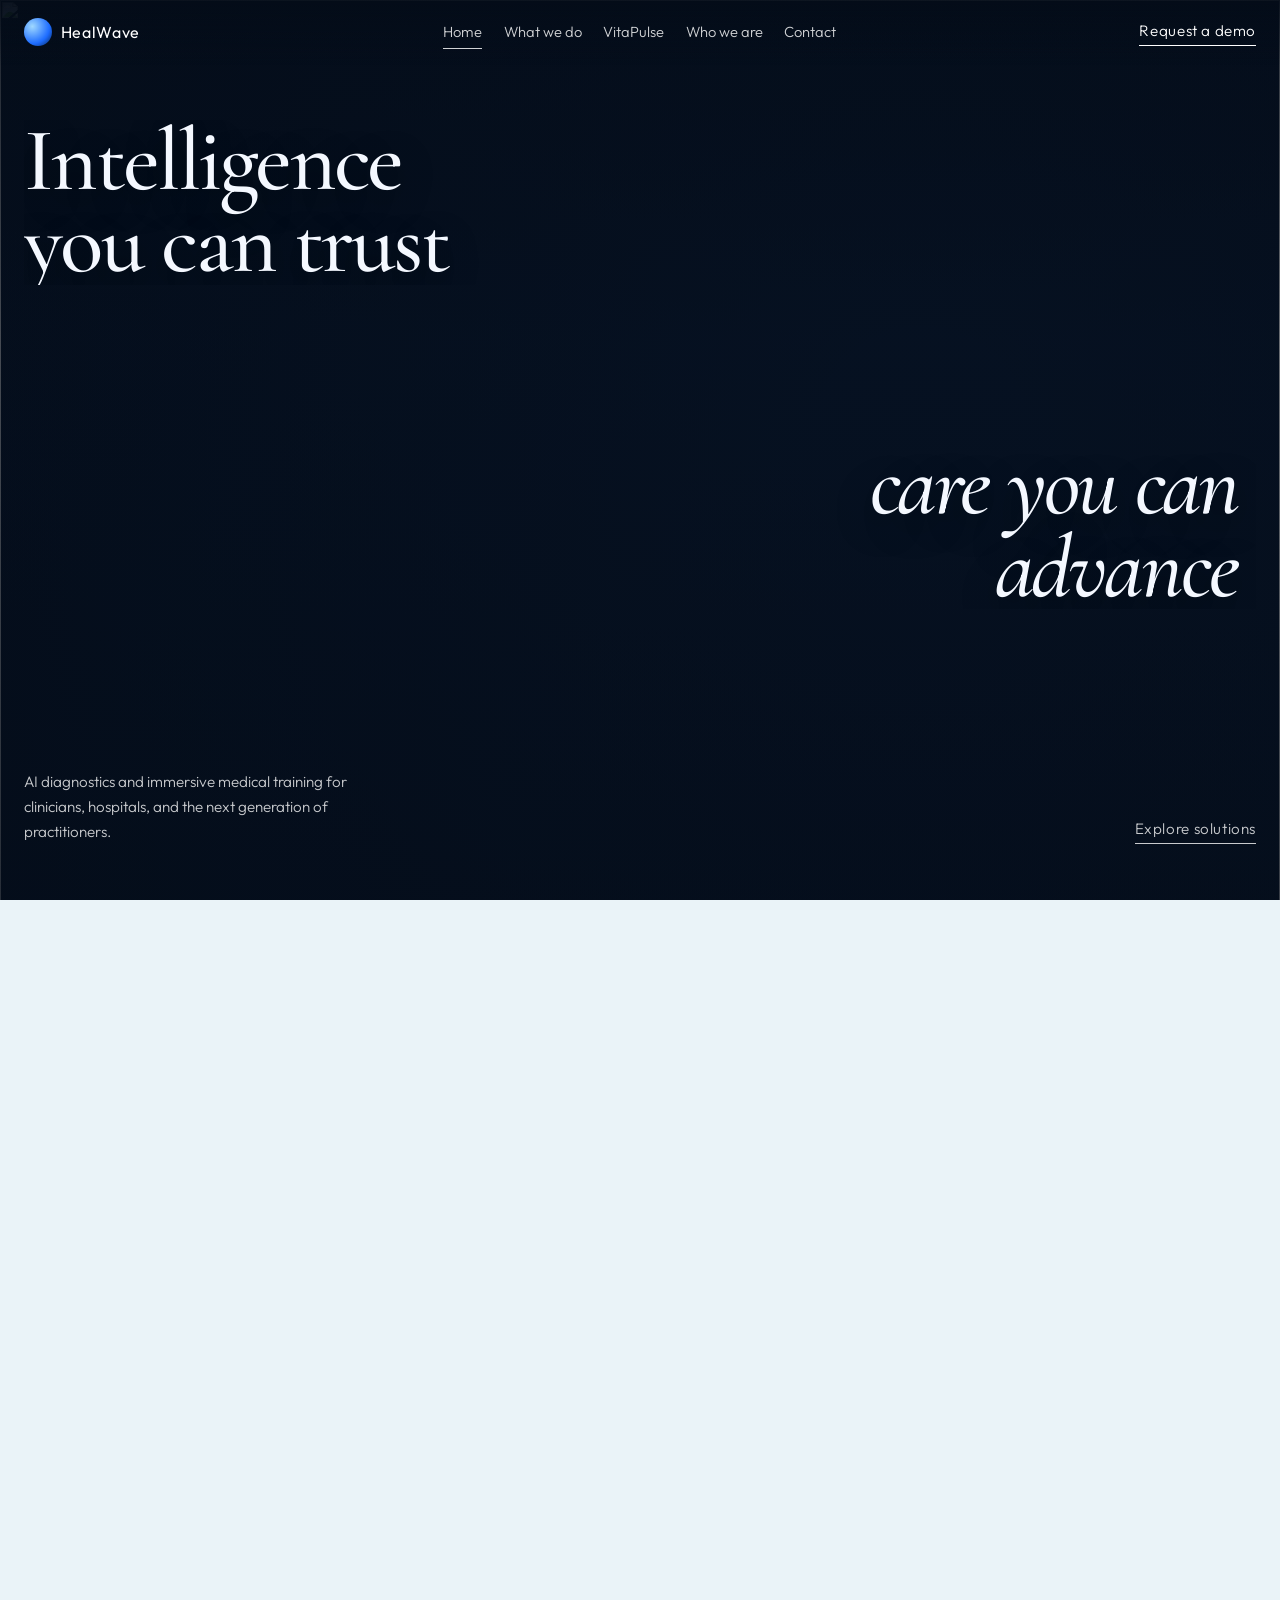
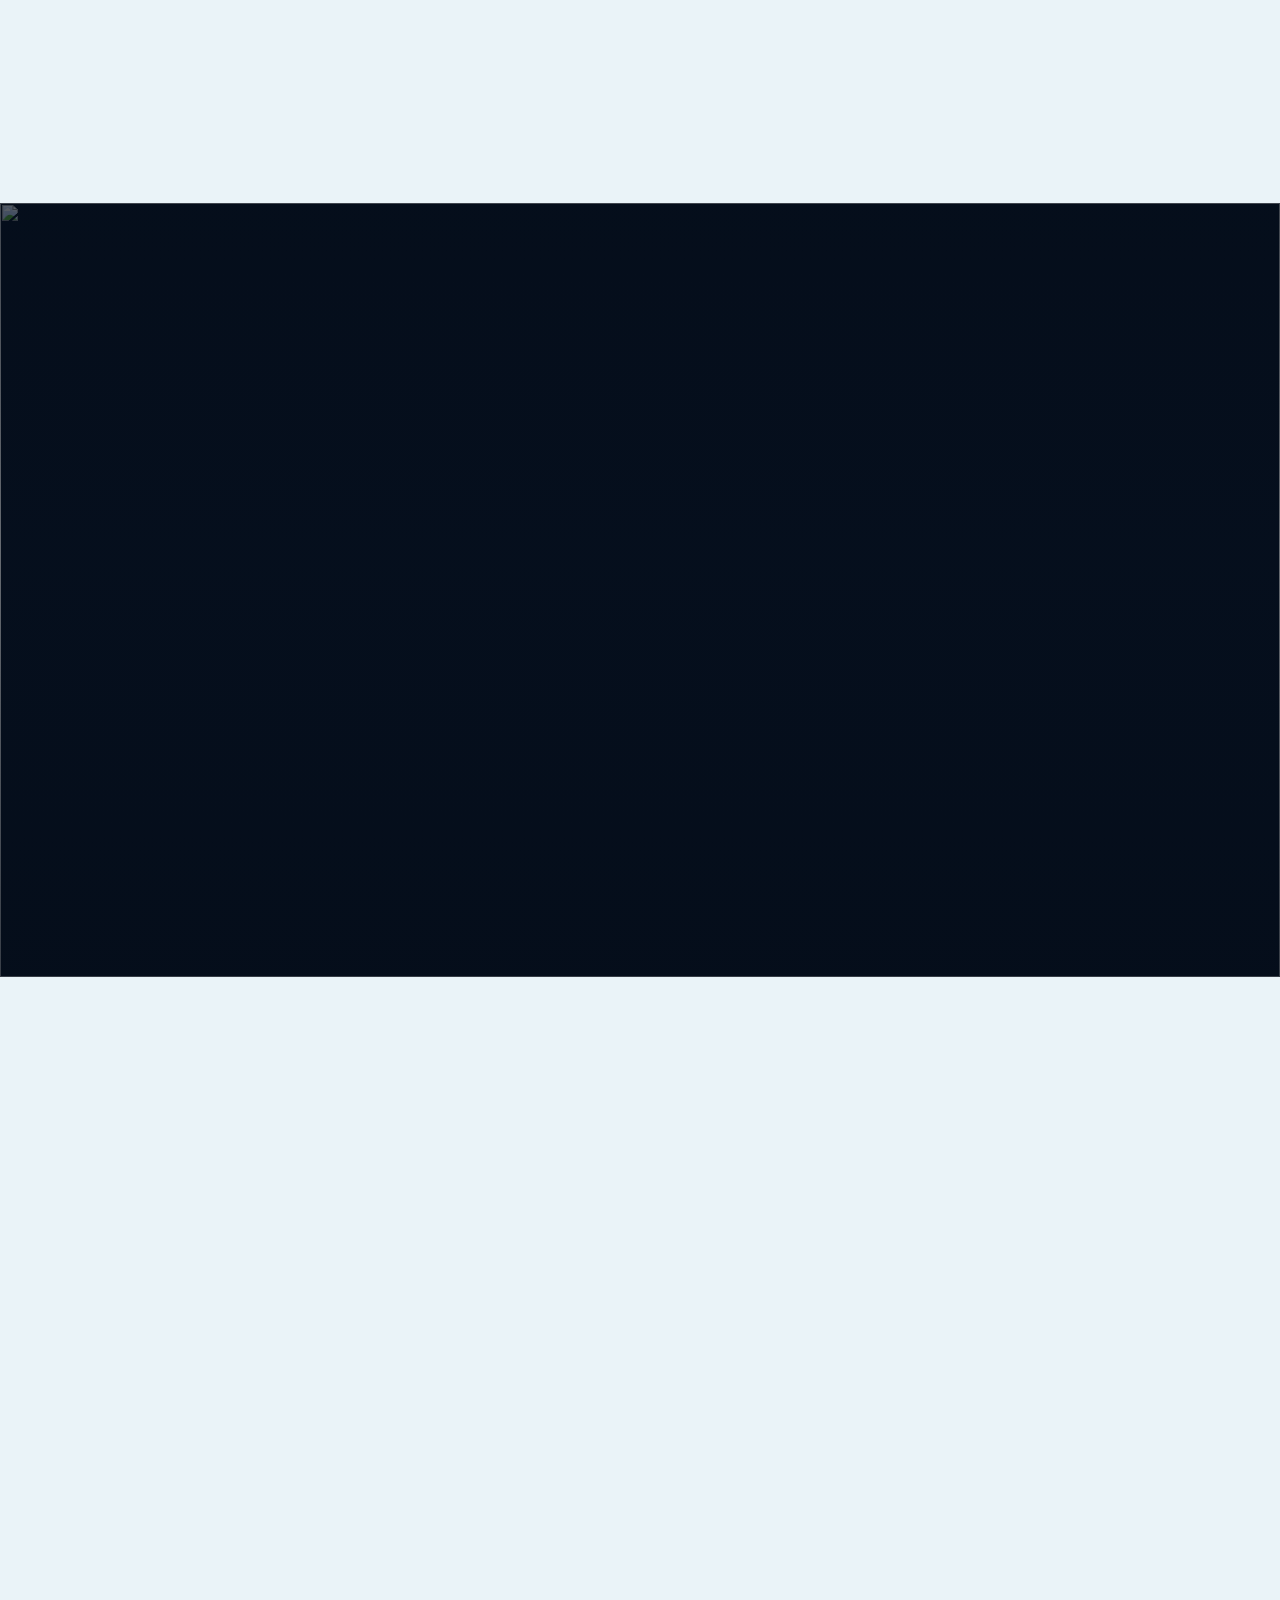
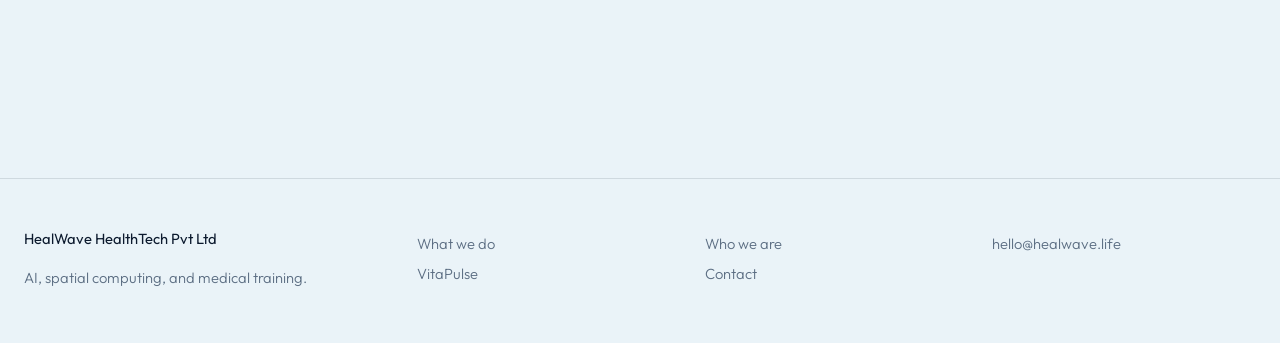
==== index.html @ fbc388e6 "UI draft" ====
<!DOCTYPE html>
<html lang="en">
<head>
  <meta charset="UTF-8" />
  <meta name="viewport" content="width=device-width, initial-scale=1.0" />
  <title>HealWave | Intelligence you can trust</title>
  <meta name="description" content="HealWave builds AI diagnostics and immersive medical training for modern healthcare." />
  <link rel="stylesheet" href="styles.css" />
</head>
<body>
  <header class="site-header">
    <div class="wrap nav">
      <a class="brand" href="index.html"><span class="brand-mark"></span>HealWave</a>
      <button class="menu-toggle" type="button">Menu</button>
      <nav class="nav-links">
        <a href="index.html" class="active">Home</a>
        <a href="solutions.html">What we do</a>
        <a href="vitapulse.html">VitaPulse</a>
        <a href="company.html">Who we are</a>
        <a href="contact.html">Contact</a>
      </nav>
      <a class="link" href="contact.html">Request a demo</a>
    </div>
  </header>

  <main>
    <section class="hero">
      <img class="hero-photo" alt="" src="https://images.unsplash.com/photo-1551076805-e1869033e561?auto=format&fit=crop&w=2400&q=80" />
      <div class="hero-shade"></div>
      <canvas id="scene"></canvas>
      <div class="wrap hero-copy">
        <h1 class="line">Intelligence you can trust</h1>
        <h2 class="line right">care you can advance</h2>
        <div class="hero-foot">
          <p>AI diagnostics and immersive medical training for clinicians, hospitals, and the next generation of practitioners.</p>
          <a class="link" href="solutions.html">Explore solutions</a>
        </div>
      </div>
    </section>

    <section class="stage">
      <div class="wrap editorial">
        <div>
          <p class="kicker reveal">Mission</p>
          <h2 class="reveal">Technology in service of better outcomes.</h2>
        </div>
        <p class="lede reveal">HealWave HealthTech designs systems that help teams decide with more clarity, train with more realism, and work with more precision — without turning healthcare into another generic software product.</p>
      </div>
    </section>

    <section class="stage" style="padding-top:0">
      <div class="wrap">
        <p class="kicker reveal">Solutions</p>
        <ul class="list">
          <li class="reveal">
            <span class="num">01</span>
            <div>
              <h3>AI Diagnostics</h3>
              <p>Machine learning that supports interpretation, triage, and confident clinical judgment.</p>
            </div>
            <a class="link" href="solutions.html#ai">Learn more</a>
          </li>
          <li class="reveal">
            <span class="num">02</span>
            <div>
              <h3>VR / AR Medical Training</h3>
              <p>Immersive rehearsal for emergency, surgical, and team-based care.</p>
            </div>
            <a class="link" href="solutions.html#immersive">Learn more</a>
          </li>
          <li class="reveal">
            <span class="num">03</span>
            <div>
              <h3>VitaPulse</h3>
              <p>Our flagship virtual training environment for measurable clinical readiness.</p>
            </div>
            <a class="link" href="vitapulse.html">Learn more</a>
          </li>
        </ul>
      </div>
    </section>

    <section class="vita">
      <img alt="" src="https://images.unsplash.com/photo-1576091160399-112ba8d25d1d?auto=format&fit=crop&w=2200&q=80" />
      <div class="inner">
        <p class="kicker reveal">Flagship</p>
        <h2 class="reveal">VitaPulse, built for the way medicine is actually practiced.</h2>
        <p class="reveal">High-fidelity scenarios, guided evaluation, and institutional-scale training — in one environment.</p>
        <a class="link reveal" href="vitapulse.html">Enter VitaPulse</a>
      </div>
    </section>

    <section class="impact wrap">
      <p class="kicker reveal">Impact</p>
      <h2 class="reveal">What changes when training and intelligence meet.</h2>
      <div class="impact-row">
        <article class="reveal"><strong>Clarity</strong><p>Faster, more informed decisions at the point of care.</p></article>
        <article class="reveal"><strong>Readiness</strong><p>Training that feels like the room, not a slideshow.</p></article>
        <article class="reveal"><strong>Precision</strong><p>Repeatable simulation for surgery and emergency response.</p></article>
        <article class="reveal"><strong>Flow</strong><p>Technology that supports people, not the other way around.</p></article>
      </div>
    </section>

    <section class="stage">
      <div class="wrap editorial">
        <h2 class="reveal">Let’s design the next chapter of care together.</h2>
        <div>
          <p class="lede reveal">Request a walkthrough, discuss a partnership, or explore a clinical collaboration.</p>
          <p class="reveal" style="margin-top:1.4rem"><a class="link" href="contact.html">Begin a conversation</a></p>
        </div>
      </div>
    </section>
  </main>

  <footer class="site-footer">
    <div class="wrap foot">
      <div><strong>HealWave HealthTech Pvt Ltd</strong><p>AI, spatial computing, and medical training.</p></div>
      <div><a href="solutions.html">What we do</a><a href="vitapulse.html">VitaPulse</a></div>
      <div><a href="company.html">Who we are</a><a href="contact.html">Contact</a></div>
      <div><a href="mailto:hello@healwave.life">hello@healwave.life</a></div>
    </div>
  </footer>

  <script src="https://cdn.jsdelivr.net/npm/three@0.160.1/build/three.min.js"></script>
  <script src="https://cdn.jsdelivr.net/npm/gsap@3.12.5/dist/gsap.min.js"></script>
  <script src="https://cdn.jsdelivr.net/npm/gsap@3.12.5/dist/ScrollTrigger.min.js"></script>
  <script src="app.js"></script>
</body>
</html>
---- styles.css ----
@import url("https://fonts.googleapis.com/css2?family=Cormorant+Garamond:ital,wght@0,400;0,500;0,600;1,400;1,500&family=Outfit:wght@300;400;500&display=swap");

:root {
  --ink: #0c1a2e;
  --muted: #5b6d82;
  --paper: #eaf3f8;
  --white: #f7fbff;
  --line: rgba(12, 26, 46, 0.12);
  --accent: #1d6cff;
}

* { box-sizing: border-box; }
html, body { margin: 0; }
html { scroll-behavior: smooth; }
body {
  font-family: Outfit, sans-serif;
  font-weight: 300;
  color: var(--ink);
  background: var(--paper);
  line-height: 1.65;
}

img { max-width: 100%; display: block; }
a { color: inherit; text-decoration: none; }
.wrap { width: min(1240px, calc(100% - 3rem)); margin: 0 auto; }

.site-header {
  position: fixed;
  inset: 0 0 auto;
  z-index: 40;
  background: linear-gradient(180deg, rgba(4, 12, 24, 0.78), rgba(4, 12, 24, 0));
}
.site-header.solid {
  mix-blend-mode: normal;
  background: rgba(234, 243, 248, 0.86);
  backdrop-filter: blur(12px);
}
.nav {
  display: grid;
  grid-template-columns: auto 1fr auto;
  align-items: center;
  gap: 1.5rem;
  padding: 1.15rem 0;
}
.brand {
  display: inline-flex;
  align-items: center;
  gap: 0.55rem;
  font-weight: 400;
  letter-spacing: 0.04em;
  color: #fff;
}
.site-header.solid .brand,
.site-header.solid .nav-links a,
.site-header.solid .menu-toggle,
.site-header.solid .link { color: var(--ink); }
body.inner .site-header { mix-blend-mode: normal; }
body.inner .brand,
body.inner .nav-links a,
body.inner .menu-toggle,
body.inner .link { color: var(--ink); }
.brand-mark {
  width: 28px;
  height: 28px;
  border-radius: 50%;
  background: radial-gradient(circle at 30% 30%, #9fd8ff, #1d6cff 62%, #06224a);
}
.nav-links {
  display: flex;
  justify-content: center;
  gap: 1.35rem;
  font-size: 0.92rem;
  color: rgba(255,255,255,0.82);
}
.nav-links a { position: relative; }
.nav-links a::after {
  content: "";
  position: absolute;
  left: 0;
  bottom: -4px;
  width: 0;
  height: 1px;
  background: currentColor;
  transition: width 0.35s ease;
}
.nav-links a:hover::after,
.nav-links .active::after { width: 100%; }
.nav > .link { color: #fff; justify-self: end; }
body.inner .nav > .link,
.site-header.solid .nav > .link { color: var(--ink); }
.menu-toggle {
  display: none;
  background: none;
  border: 0;
  color: #fff;
  font: inherit;
}

.link {
  display: inline-flex;
  align-items: center;
  gap: 0.45rem;
  font-size: 0.95rem;
  letter-spacing: 0.04em;
  border-bottom: 1px solid currentColor;
  padding-bottom: 0.12rem;
  transition: gap 0.3s ease, opacity 0.3s ease;
}
.link:hover { gap: 0.75rem; }

.hero {
  position: relative;
  min-height: 100svh;
  color: #fff;
  overflow: hidden;
  background: #071427;
}
.hero-photo {
  position: absolute;
  inset: 0;
  width: 100%;
  height: 120%;
  object-fit: cover;
  filter: saturate(0.9) contrast(1.05);
}
.hero-shade {
  position: absolute;
  inset: 0;
  background:
    linear-gradient(180deg, rgba(4,12,24,0.72) 0%, rgba(4,12,24,0.38) 38%, rgba(4,12,24,0.62) 100%),
    radial-gradient(circle at 72% 48%, transparent 8%, rgba(3,10,22,0.5) 100%);
}
#scene {
  position: absolute;
  inset: 0;
  width: 100%;
  height: 100%;
  pointer-events: none;
}
.hero-copy {
  position: relative;
  z-index: 3;
  min-height: 100svh;
  display: flex;
  flex-direction: column;
  justify-content: space-between;
  padding: 7.5rem 0 3.5rem;
}
.line {
  font-family: "Cormorant Garamond", serif;
  font-weight: 500;
  font-size: clamp(2.6rem, 7vw, 6.4rem);
  line-height: 0.92;
  letter-spacing: -0.03em;
  margin: 0;
  max-width: 11ch;
  overflow: hidden;
  color: #f4f8ff;
  text-shadow: 0 10px 36px rgba(0, 0, 0, 0.45);
}
.line span { display: inline-block; }
.line.right { align-self: flex-end; text-align: right; font-style: italic; }
.hero-foot {
  display: flex;
  justify-content: space-between;
  align-items: flex-end;
  gap: 1rem;
  color: rgba(255,255,255,0.78);
  font-size: 0.95rem;
}
.hero-foot p { margin: 0; max-width: 36ch; }

.stage { padding: 6.5rem 0; }
.kicker {
  font-size: 0.78rem;
  letter-spacing: 0.18em;
  text-transform: uppercase;
  color: var(--muted);
  margin: 0 0 1rem;
}
h2 {
  font-family: "Cormorant Garamond", serif;
  font-weight: 500;
  font-size: clamp(2.1rem, 4.8vw, 4rem);
  line-height: 1.05;
  letter-spacing: -0.02em;
  margin: 0 0 1rem;
}
.lede { max-width: 46ch; color: var(--muted); margin: 0; }

.editorial {
  display: grid;
  grid-template-columns: 0.9fr 1.1fr;
  gap: 4rem;
  align-items: start;
}
.figure {
  position: relative;
  min-height: 420px;
  overflow: hidden;
  border-radius: 0;
}
.figure img {
  width: 100%;
  height: 100%;
  object-fit: cover;
  min-height: 420px;
}

.list { margin: 2.5rem 0 0; padding: 0; }
.list li {
  list-style: none;
  display: grid;
  grid-template-columns: 4.5rem 1fr auto;
  gap: 1.2rem;
  align-items: baseline;
  padding: 1.35rem 0;
  border-top: 1px solid var(--line);
}
.list li:last-child { border-bottom: 1px solid var(--line); }
.num {
  font-family: "Cormorant Garamond", serif;
  font-size: 1.4rem;
  font-style: italic;
  color: var(--muted);
}
.list h3 {
  margin: 0 0 0.25rem;
  font-family: Outfit, sans-serif;
  font-size: 1.05rem;
  font-weight: 400;
}
.list p { margin: 0; color: var(--muted); max-width: 54ch; }

.vita {
  min-height: 86svh;
  display: grid;
  place-items: center;
  text-align: center;
  color: #fff;
  position: relative;
  overflow: hidden;
  background: #06101f;
}
.vita img {
  position: absolute;
  top: 0;
  left: 0;
  width: 100%;
  height: 100%;
  object-fit: cover;
  object-position: center 30%;
  opacity: 0.72;
}
.vita::after {
  content: "";
  position: absolute;
  inset: 0;
  background:
    linear-gradient(180deg, rgba(4,12,24,0.55) 0%, rgba(4,12,24,0.28) 45%, rgba(4,12,24,0.62) 100%);
  z-index: 1;
}
.vita .inner { position: relative; z-index: 2; padding: 6rem 1.5rem; }
.vita h2 { color: #fff; max-width: 14ch; margin-inline: auto; }
.vita p { color: rgba(255,255,255,0.82); max-width: 48ch; margin: 0.8rem auto 1.6rem; }

.impact { padding: 5.5rem 0 2rem; }
.impact-row {
  display: grid;
  grid-template-columns: repeat(4, 1fr);
  gap: 2rem;
  margin-top: 2.5rem;
}
.impact-row article { padding-top: 1.1rem; border-top: 1px solid var(--line); }
.impact-row strong {
  display: block;
  font-family: "Cormorant Garamond", serif;
  font-size: 1.7rem;
  font-weight: 500;
  margin-bottom: 0.35rem;
}
.impact-row p { margin: 0; color: var(--muted); }

.page-hero {
  padding: 9rem 0 3rem;
  background:
    linear-gradient(180deg, #d7e8f2, var(--paper) 70%);
}
.page-hero h1 {
  font-family: "Cormorant Garamond", serif;
  font-weight: 500;
  font-size: clamp(2.6rem, 6vw, 5.2rem);
  line-height: 0.98;
  max-width: 16ch;
  margin: 0 0 1rem;
}
.figure img { filter: saturate(0.85) contrast(1.05); }

form { display: grid; gap: 1.4rem; max-width: 560px; }
label { font-size: 0.8rem; letter-spacing: 0.08em; text-transform: uppercase; color: var(--muted); }
input, textarea, select {
  width: 100%;
  border: 0;
  border-bottom: 1px solid var(--line);
  background: transparent;
  padding: 0.7rem 0;
  font: inherit;
  color: var(--ink);
  border-radius: 0;
  outline: none;
}
input:focus, textarea:focus, select:focus { border-bottom-color: var(--ink); }
textarea { min-height: 120px; resize: vertical; }
button.link {
  background: none;
  border: 0;
  font: inherit;
  cursor: pointer;
  justify-self: start;
  color: var(--ink);
}

.site-footer {
  padding: 3rem 0 2.4rem;
  border-top: 1px solid var(--line);
  font-size: 0.92rem;
  color: var(--muted);
}
.foot {
  display: grid;
  grid-template-columns: 1.4fr repeat(3, 1fr);
  gap: 1.5rem;
}
.foot strong { color: var(--ink); font-weight: 400; }
.foot a { display: block; margin-top: 0.35rem; }

.curtain {
  position: fixed;
  inset: 0;
  z-index: 80;
  background: #071427;
  transform: scaleY(0);
  transform-origin: top;
  pointer-events: none;
}

#progress-bar {
  position: fixed;
  top: 0;
  left: 0;
  right: 0;
  height: 2px;
  background: linear-gradient(90deg, #3bbeff, #9fe7ff);
  transform: scaleX(0);
  transform-origin: left;
  z-index: 100;
  pointer-events: none;
}

.reveal { opacity: 0; transform: translateY(24px); }
.word { display: inline-block; }

/* List items start invisible — JS overrides with stagger */
.list li { opacity: 0; }
.impact-row article { opacity: 0; }

/* Clip-path start state for h2 inside .stage */
.stage h2 { clip-path: inset(0 100% 0 0); }

@media (prefers-reduced-motion: reduce) {
  .list li, .impact-row article, .stage h2 {
    opacity: 1 !important;
    clip-path: none !important;
  }
}

@media (max-width: 900px) {
  .editorial, .impact-row, .foot, .nav { grid-template-columns: 1fr; }
  .nav-links {
    display: none;
    position: absolute;
    top: 64px;
    left: 1.5rem;
    right: 1.5rem;
    flex-direction: column;
    background: #0b1a2e;
    color: #fff;
    padding: 1rem;
  }
  .nav-links.open { display: flex; }
  .menu-toggle { display: inline; justify-self: end; }
  .hero-foot { flex-direction: column; align-items: flex-start; }
  .list li { grid-template-columns: 3rem 1fr; }
  .list .link { grid-column: 2; }
}

@media (prefers-reduced-motion: reduce) {
  *, *::before, *::after { animation: none !important; transition: none !important; }
  .reveal { opacity: 1; transform: none; }
}
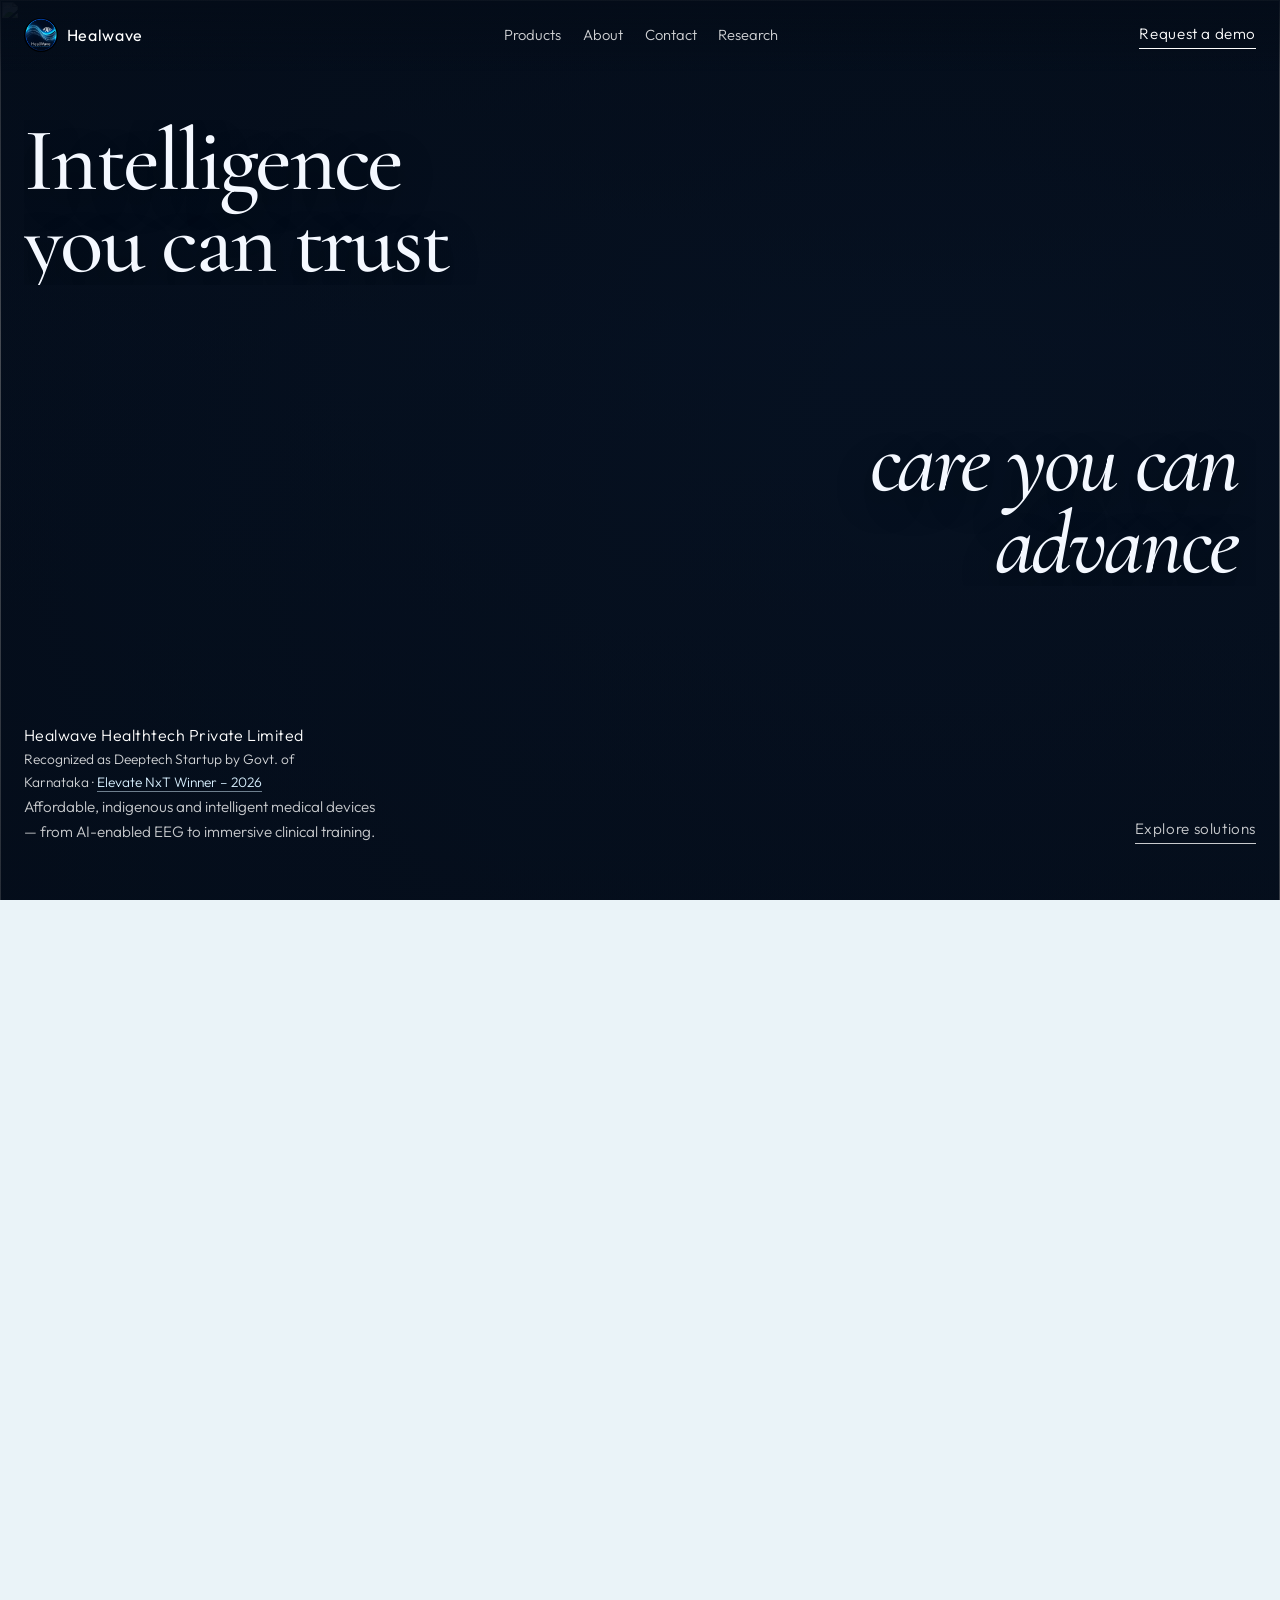
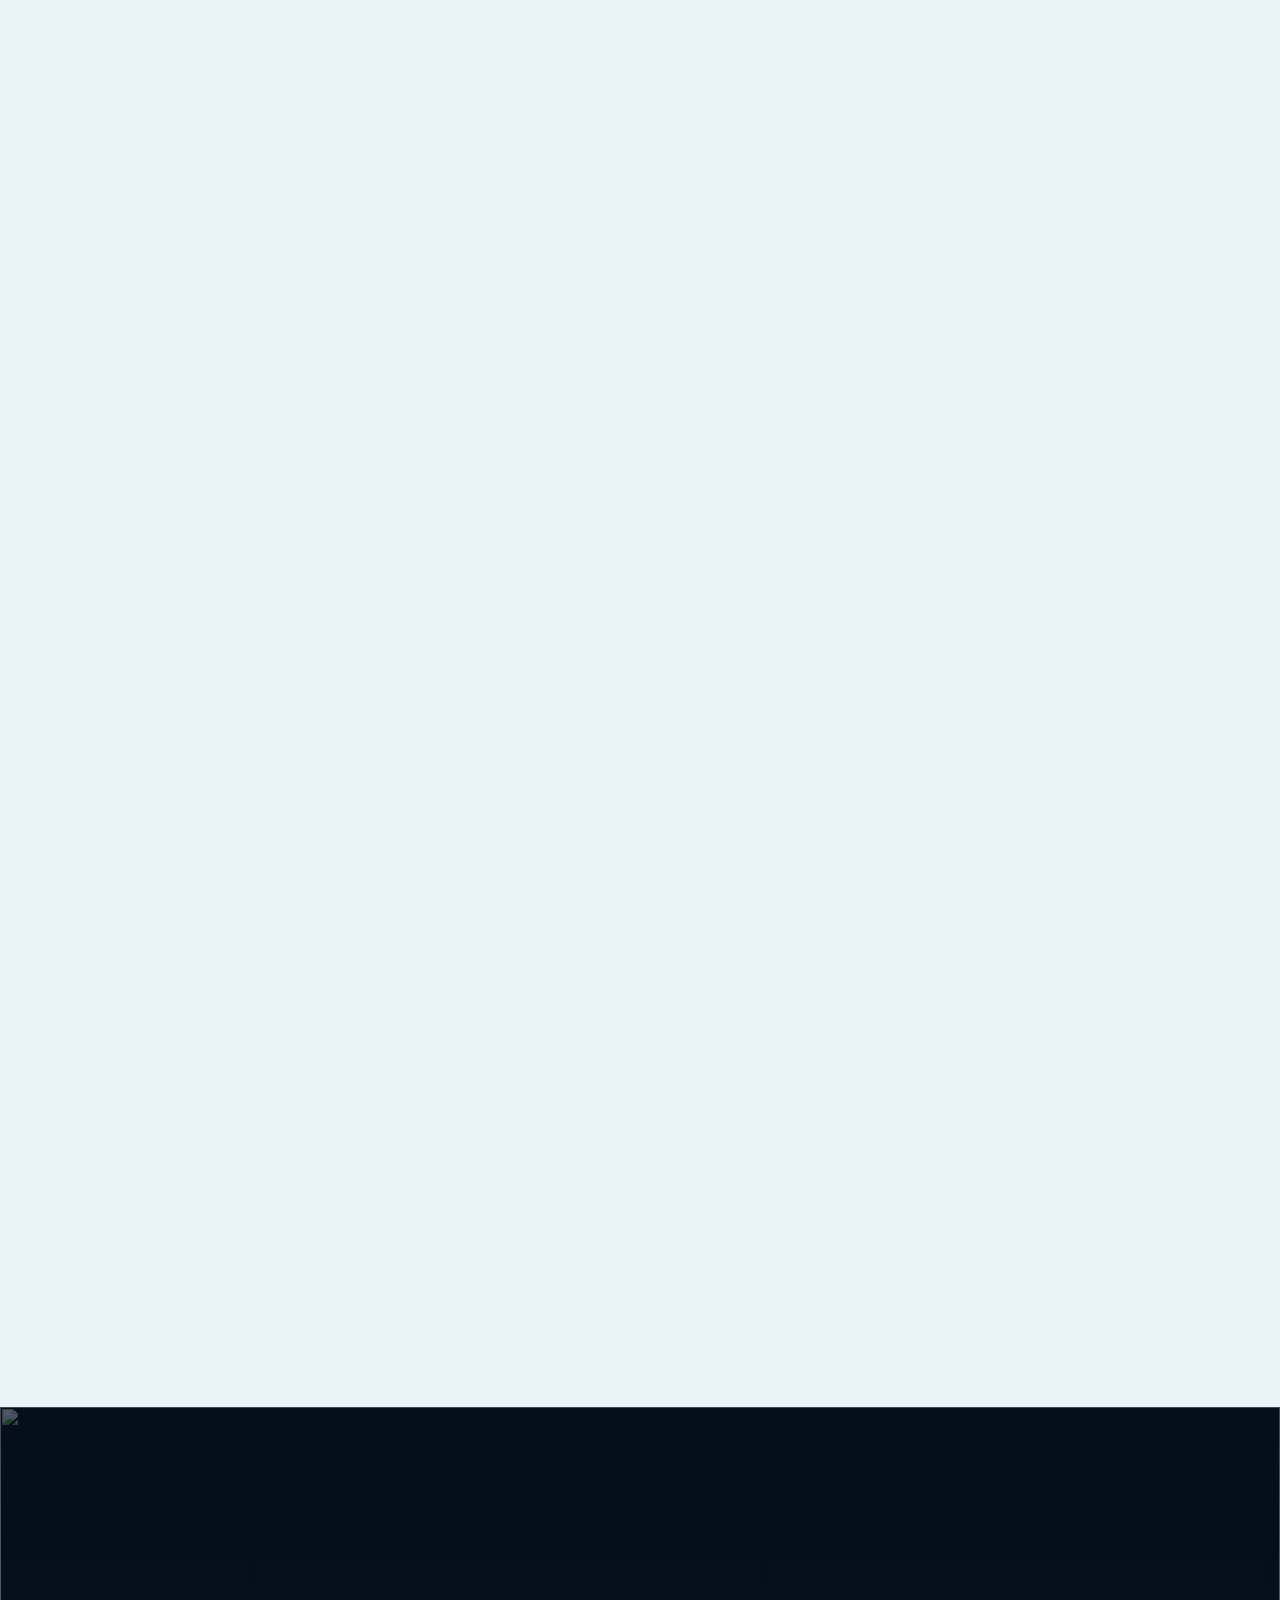
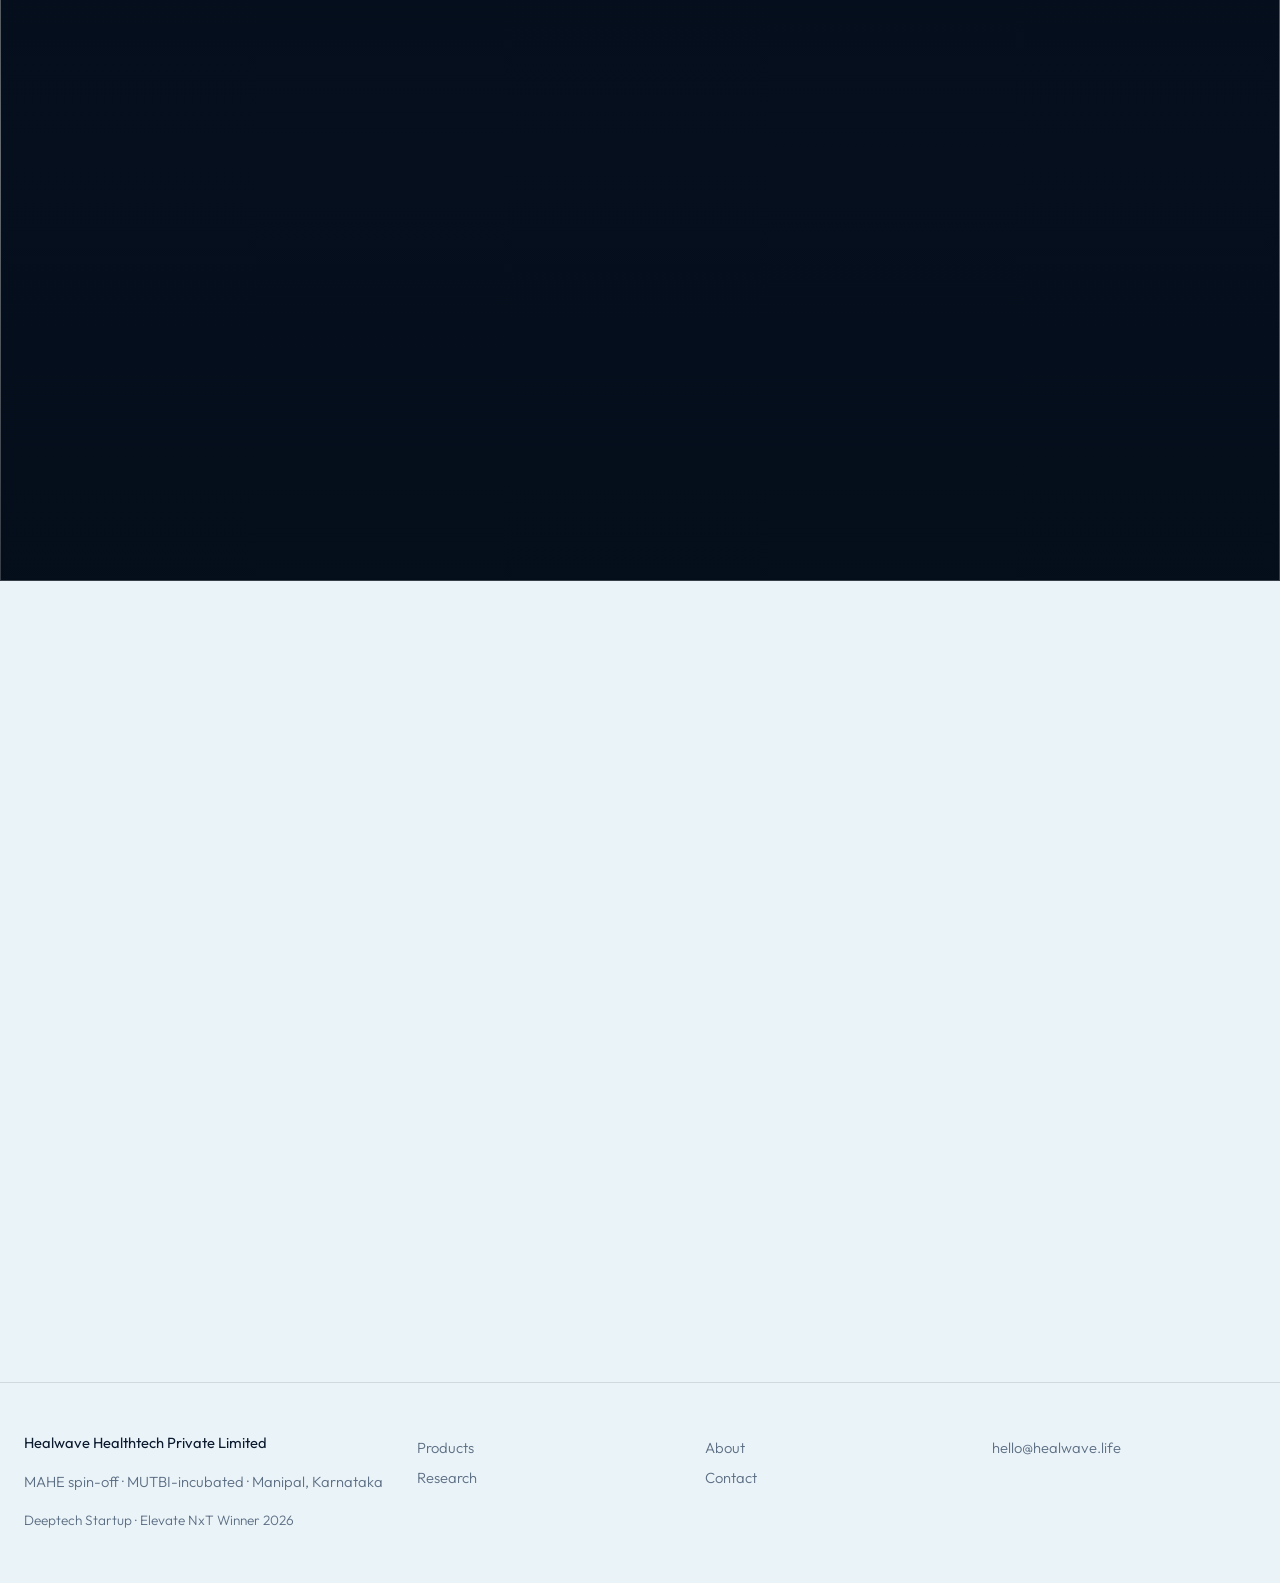
==== commit d5045c5a: "Further UI changes" ====
--- a/index.html
+++ b/index.html
@@ -3,21 +3,24 @@
 <head>
   <meta charset="UTF-8" />
   <meta name="viewport" content="width=device-width, initial-scale=1.0" />
-  <title>HealWave | Intelligence you can trust</title>
-  <meta name="description" content="HealWave builds AI diagnostics and immersive medical training for modern healthcare." />
+  <title>Healwave Healthtech Private Limited | Indigenous MedTech Innovation</title>
+  <meta name="description" content="Healwave Healthtech Private Limited — MAHE spin-off and MUTBI-incubated MedTech startup building AI-enabled EEG technology and immersive medical training." />
+  <link rel="icon" href="assets/healwave-logo.png" type="image/png" />
   <link rel="stylesheet" href="styles.css" />
 </head>
 <body>
   <header class="site-header">
     <div class="wrap nav">
-      <a class="brand" href="index.html"><span class="brand-mark"></span>HealWave</a>
+      <a class="brand" href="index.html">
+        <img class="brand-logo" src="assets/healwave-logo.png" alt="Healwave logo" />
+        <span>Healwave</span>
+      </a>
       <button class="menu-toggle" type="button">Menu</button>
       <nav class="nav-links">
-        <a href="index.html" class="active">Home</a>
-        <a href="solutions.html">What we do</a>
-        <a href="vitapulse.html">VitaPulse</a>
-        <a href="company.html">Who we are</a>
+        <a href="solutions.html">Products</a>
+        <a href="company.html">About</a>
         <a href="contact.html">Contact</a>
+        <a href="research.html">Research</a>
       </nav>
       <a class="link" href="contact.html">Request a demo</a>
     </div>
@@ -32,7 +35,14 @@
         <h1 class="line">Intelligence you can trust</h1>
         <h2 class="line right">care you can advance</h2>
         <div class="hero-foot">
-          <p>AI diagnostics and immersive medical training for clinicians, hospitals, and the next generation of practitioners.</p>
+          <div>
+            <p class="company-name">Healwave Healthtech Private Limited</p>
+            <p class="hero-creds">
+              Recognized as Deeptech Startup by Govt. of Karnataka ·
+              <a href="https://www.linkedin.com/posts/itbtgok_elevatenxt-deeptech-startupkarnataka-activity-7486411267218251776-8RYy/" target="_blank" rel="noreferrer">Elevate NxT Winner – 2026</a>
+            </p>
+            <p>Affordable, indigenous and intelligent medical devices — from AI-enabled EEG to immersive clinical training.</p>
+          </div>
           <a class="link" href="solutions.html">Explore solutions</a>
         </div>
       </div>
@@ -44,7 +54,27 @@
           <p class="kicker reveal">Mission</p>
           <h2 class="reveal">Technology in service of better outcomes.</h2>
         </div>
-        <p class="lede reveal">HealWave HealthTech designs systems that help teams decide with more clarity, train with more realism, and work with more precision — without turning healthcare into another generic software product.</p>
+        <p class="lede reveal">Healwave Healthtech Private Limited is a MAHE spin-off and MUTBI-incubated MedTech startup focused on developing affordable, indigenous and intelligent medical devices — combining biomedical engineering, artificial intelligence and clinical expertise.</p>
+      </div>
+    </section>
+
+    <section class="stage about-infographic">
+      <div class="wrap">
+        <p class="kicker reveal">About Healwave</p>
+        <h2 class="reveal">Transforming healthcare through indigenous MedTech innovation.</h2>
+        <figure class="infographic reveal">
+          <img src="assets/healwave-infographic.png" alt="Healwave Healthtech company overview infographic" />
+        </figure>
+        <div class="cred-row reveal">
+          <span>Recognized as Deeptech Startup by Govt. of Karnataka</span>
+          <span>Elevate NxT Winner – 2026</span>
+          <span>Supported by Government of Karnataka</span>
+        </div>
+        <p class="cred-links reveal">
+          <a href="https://www.linkedin.com/posts/itbtgok_elevatenxt-deeptech-startupkarnataka-activity-7486411267218251776-8RYy/" target="_blank" rel="noreferrer">ELEVATE NxT announcement</a>
+          ·
+          <a href="https://www.linkedin.com/posts/santhosha-rao_celebrating-a-proud-milestone-in-faculty-share-7486426484241477634-mCYa/" target="_blank" rel="noreferrer">MUTBI recognition post</a>
+        </p>
       </div>
     </section>
 
@@ -114,9 +144,13 @@
 
   <footer class="site-footer">
     <div class="wrap foot">
-      <div><strong>HealWave HealthTech Pvt Ltd</strong><p>AI, spatial computing, and medical training.</p></div>
-      <div><a href="solutions.html">What we do</a><a href="vitapulse.html">VitaPulse</a></div>
-      <div><a href="company.html">Who we are</a><a href="contact.html">Contact</a></div>
+      <div>
+        <strong>Healwave Healthtech Private Limited</strong>
+        <p>MAHE spin-off · MUTBI-incubated · Manipal, Karnataka</p>
+        <p class="footer-creds">Deeptech Startup · Elevate NxT Winner 2026</p>
+      </div>
+      <div><a href="solutions.html">Products</a><a href="research.html">Research</a></div>
+      <div><a href="company.html">About</a><a href="contact.html">Contact</a></div>
       <div><a href="mailto:hello@healwave.life">hello@healwave.life</a></div>
     </div>
   </footer>
--- a/styles.css
+++ b/styles.css
@@ -59,6 +59,12 @@
 body.inner .nav-links a,
 body.inner .menu-toggle,
 body.inner .link { color: var(--ink); }
+.brand-logo {
+  width: 34px;
+  height: 34px;
+  border-radius: 50%;
+  object-fit: cover;
+}
 .brand-mark {
   width: 28px;
   height: 28px;
@@ -169,6 +175,52 @@
   font-size: 0.95rem;
 }
 .hero-foot p { margin: 0; max-width: 36ch; }
+.company-name {
+  font-size: 1rem;
+  letter-spacing: 0.03em;
+  color: #fff;
+  margin-bottom: 0.35rem;
+}
+.hero-creds {
+  font-size: 0.86rem;
+  color: rgba(255,255,255,0.82);
+  margin-bottom: 0.6rem;
+}
+.hero-creds a { color: #d8f0ff; border-bottom: 1px solid rgba(216,240,255,0.5); }
+
+.about-infographic { padding-top: 2rem; }
+.infographic {
+  margin: 1.6rem 0 1.2rem;
+  border-radius: 18px;
+  overflow: hidden;
+  border: 1px solid var(--line);
+  background: #fff;
+  box-shadow: 0 18px 48px rgba(12, 26, 46, 0.08);
+}
+.infographic img {
+  width: 100%;
+  height: auto;
+  display: block;
+}
+.cred-row {
+  display: flex;
+  flex-wrap: wrap;
+  gap: 0.6rem;
+  margin-bottom: 0.8rem;
+}
+.cred-row span {
+  font-size: 0.82rem;
+  letter-spacing: 0.04em;
+  text-transform: uppercase;
+  padding: 0.45rem 0.7rem;
+  border: 1px solid var(--line);
+  border-radius: 999px;
+  color: var(--muted);
+  background: rgba(255,255,255,0.7);
+}
+.cred-links { font-size: 0.92rem; color: var(--muted); }
+.cred-links a { border-bottom: 1px solid currentColor; }
+.footer-creds { margin-top: 0.35rem; font-size: 0.85rem; }
 
 .stage { padding: 6.5rem 0; }
 .kicker {
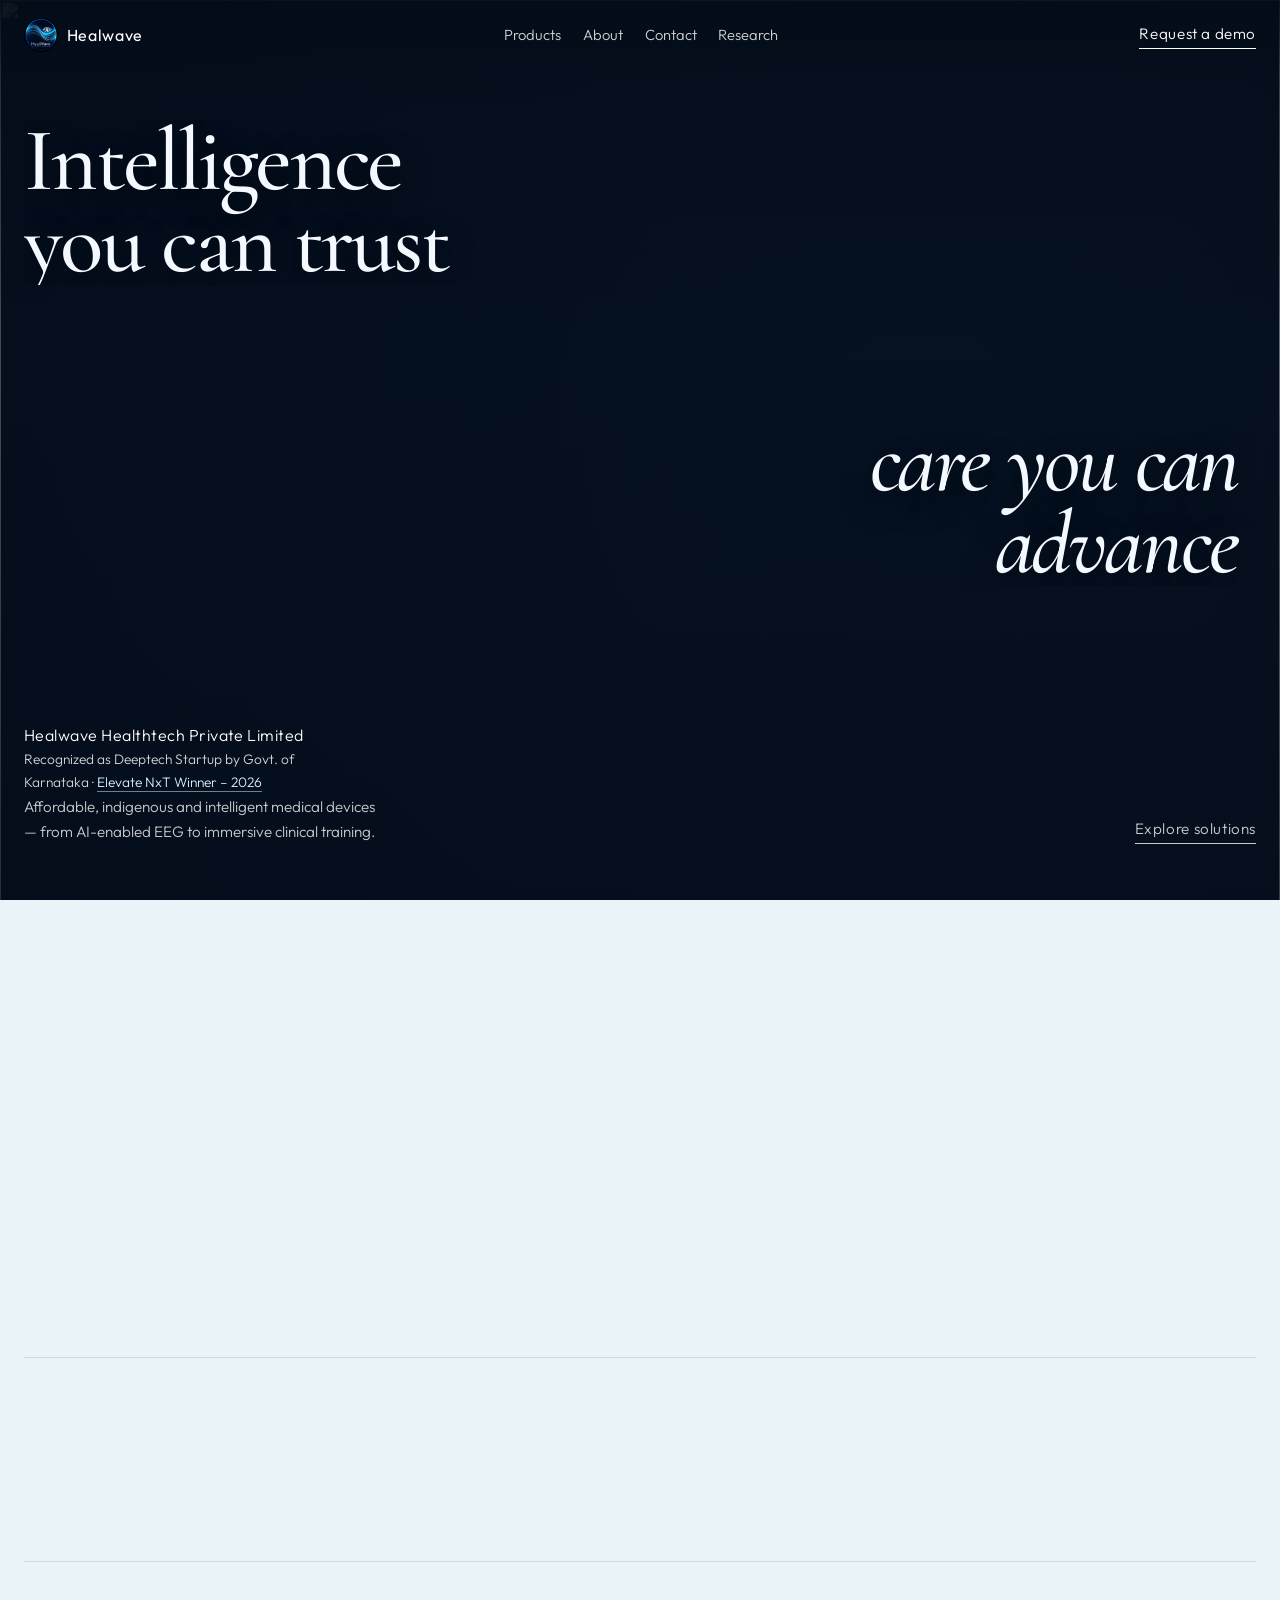
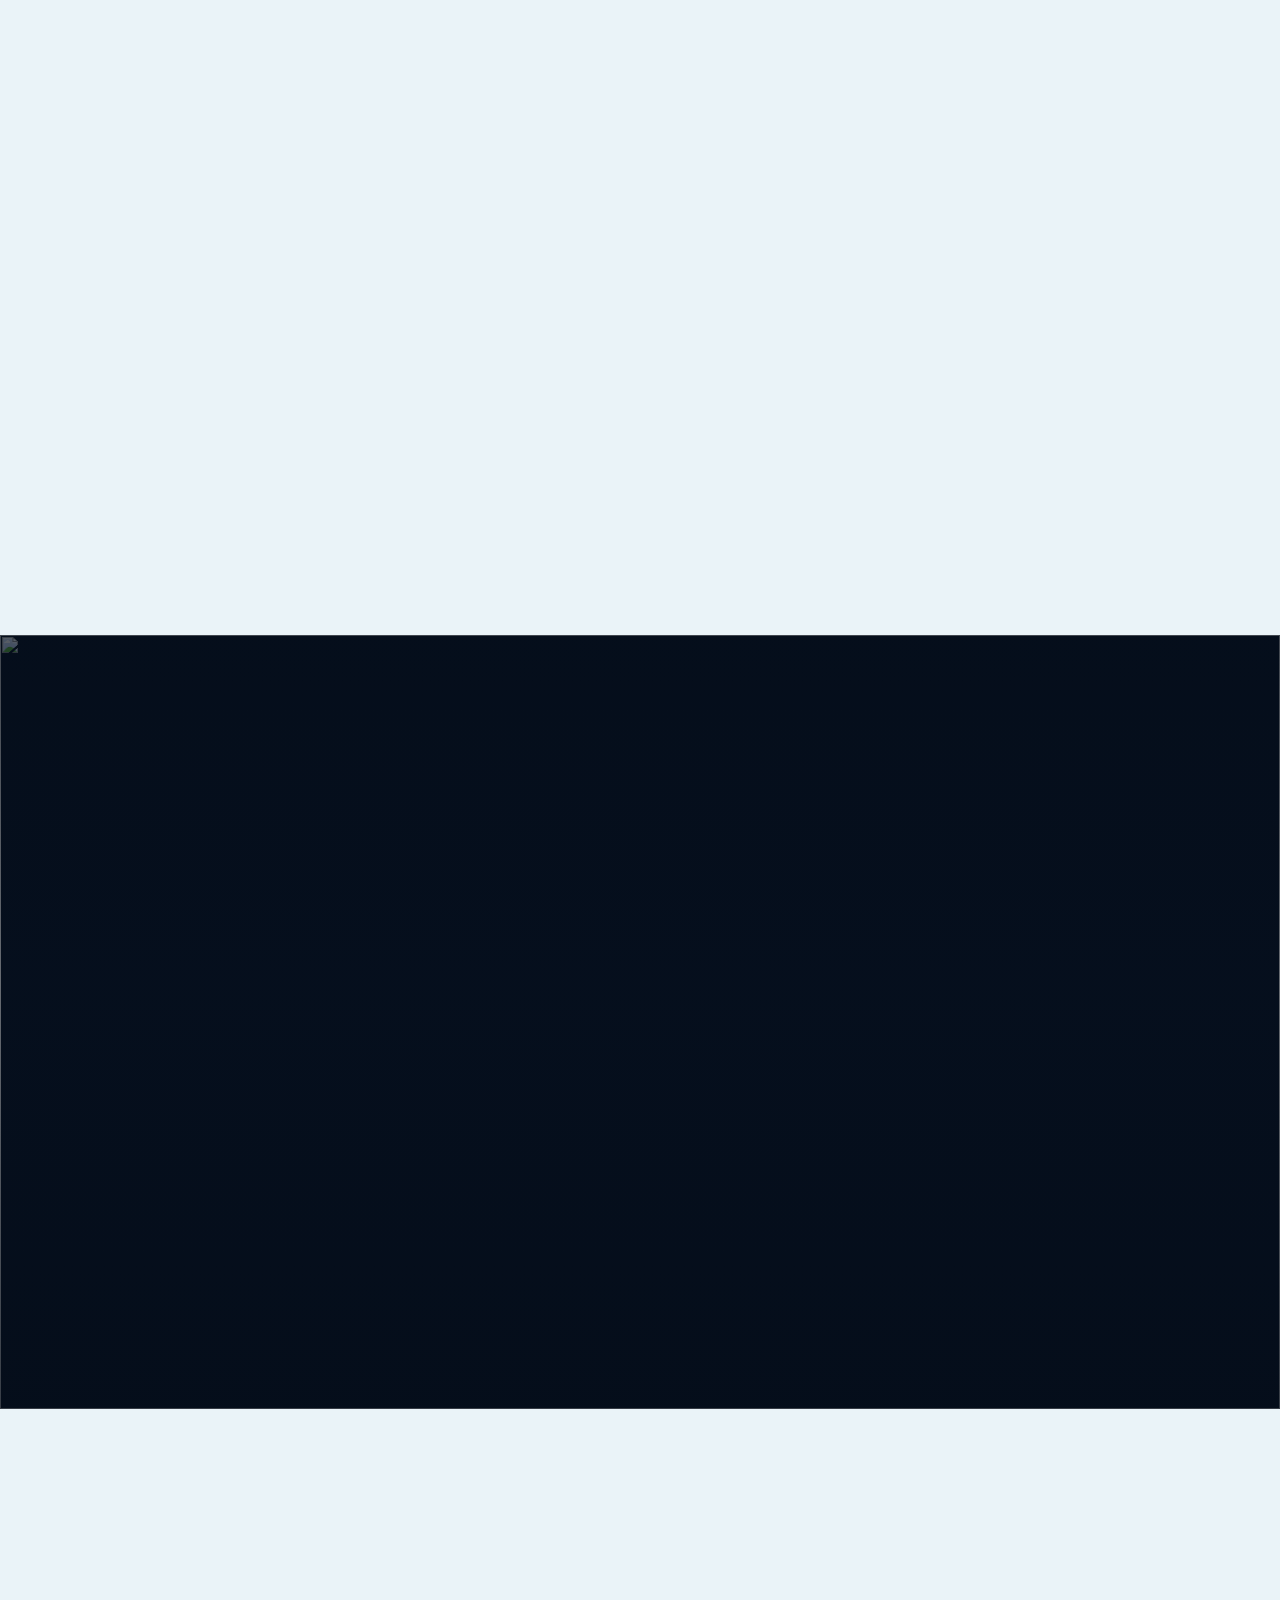
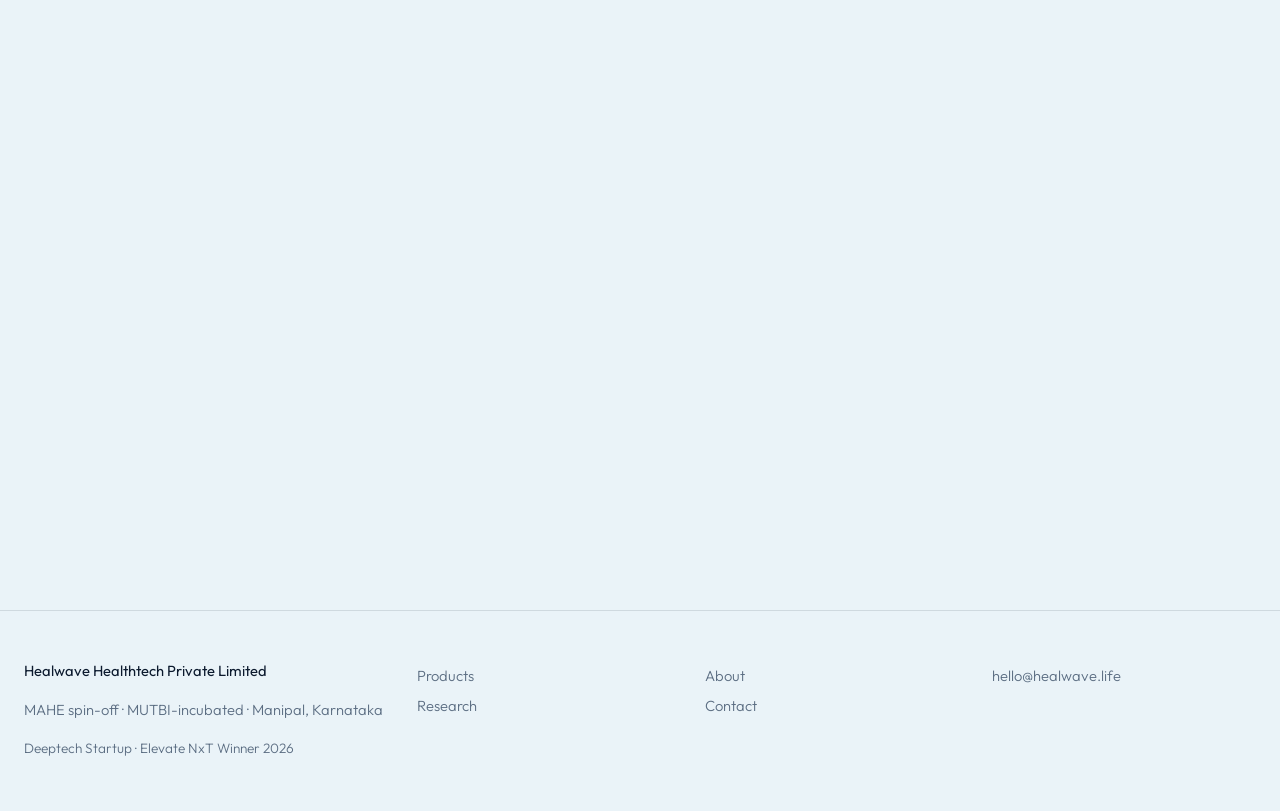
==== commit 0af23ac7: "Fixed nav" ====
--- a/index.html
+++ b/index.html
@@ -48,33 +48,48 @@
       </div>
     </section>
 
-    <section class="stage">
-      <div class="wrap editorial">
-        <div>
-          <p class="kicker reveal">Mission</p>
-          <h2 class="reveal">Technology in service of better outcomes.</h2>
+    <section class="stage about-block">
+      <div class="wrap about-layout">
+        <aside class="about-aside reveal">
+          <img class="about-logo" src="assets/healwave-logo.png" alt="Healwave" />
+          <ul class="about-tags">
+            <li>MAHE spin-off</li>
+            <li>MUTBI-incubated</li>
+            <li>Elevate NxT 2026</li>
+          </ul>
+        </aside>
+        <div class="about-main">
+          <p class="kicker reveal">About</p>
+          <h2 class="reveal">Indigenous MedTech, built in Manipal.</h2>
+          <p class="about-lede reveal">
+            Affordable, intelligent medical devices — combining biomedical engineering,
+            AI and clinical expertise.
+          </p>
         </div>
-        <p class="lede reveal">Healwave Healthtech Private Limited is a MAHE spin-off and MUTBI-incubated MedTech startup focused on developing affordable, indigenous and intelligent medical devices — combining biomedical engineering, artificial intelligence and clinical expertise.</p>
       </div>
-    </section>
 
-    <section class="stage about-infographic">
-      <div class="wrap">
-        <p class="kicker reveal">About Healwave</p>
-        <h2 class="reveal">Transforming healthcare through indigenous MedTech innovation.</h2>
-        <figure class="infographic reveal">
-          <img src="assets/healwave-infographic.png" alt="Healwave Healthtech company overview infographic" />
-        </figure>
-        <div class="cred-row reveal">
-          <span>Recognized as Deeptech Startup by Govt. of Karnataka</span>
-          <span>Elevate NxT Winner – 2026</span>
-          <span>Supported by Government of Karnataka</span>
-        </div>
-        <p class="cred-links reveal">
-          <a href="https://www.linkedin.com/posts/itbtgok_elevatenxt-deeptech-startupkarnataka-activity-7486411267218251776-8RYy/" target="_blank" rel="noreferrer">ELEVATE NxT announcement</a>
-          ·
-          <a href="https://www.linkedin.com/posts/santhosha-rao_celebrating-a-proud-milestone-in-faculty-share-7486426484241477634-mCYa/" target="_blank" rel="noreferrer">MUTBI recognition post</a>
-        </p>
+      <div class="wrap pillars-row">
+        <article class="pillar reveal">
+          <span class="pillar-num">01</span>
+          <h3>Focus</h3>
+          <p>AI-enabled EEG for accessible brain-health monitoring.</p>
+        </article>
+        <article class="pillar reveal">
+          <span class="pillar-num">02</span>
+          <h3>Strength</h3>
+          <p>Research, clinical collaboration and product engineering.</p>
+        </article>
+        <article class="pillar reveal">
+          <span class="pillar-num">03</span>
+          <h3>Vision</h3>
+          <p>Advanced diagnostics, made affordable and accessible.</p>
+        </article>
+      </div>
+
+      <div class="wrap recognition-row reveal">
+        <span>Deeptech Startup · Govt. of Karnataka</span>
+        <span>Elevate NxT Winner – 2026</span>
+        <a class="link" href="https://www.linkedin.com/posts/itbtgok_elevatenxt-deeptech-startupkarnataka-activity-7486411267218251776-8RYy/" target="_blank" rel="noreferrer">Announcement</a>
       </div>
     </section>
 
--- a/styles.css
+++ b/styles.css
@@ -188,36 +188,88 @@
 }
 .hero-creds a { color: #d8f0ff; border-bottom: 1px solid rgba(216,240,255,0.5); }
 
-.about-infographic { padding-top: 2rem; }
-.infographic {
-  margin: 1.6rem 0 1.2rem;
-  border-radius: 18px;
-  overflow: hidden;
-  border: 1px solid var(--line);
-  background: #fff;
-  box-shadow: 0 18px 48px rgba(12, 26, 46, 0.08);
-}
-.infographic img {
-  width: 100%;
-  height: auto;
+.about-block { padding-bottom: 4rem; }
+
+.about-layout {
+  display: grid;
+  grid-template-columns: 0.42fr 0.58fr;
+  gap: 3.5rem;
+  align-items: start;
+  margin-bottom: 3.5rem;
+}
+.about-aside { display: flex; flex-direction: column; gap: 1.4rem; }
+.about-logo {
+  width: 88px;
+  height: 88px;
+  border-radius: 50%;
+  object-fit: cover;
+}
+.about-tags {
+  list-style: none;
+  margin: 0;
+  padding: 0;
+  display: flex;
+  flex-direction: column;
+  gap: 0.45rem;
+}
+.about-tags li {
+  font-size: 0.78rem;
+  letter-spacing: 0.1em;
+  text-transform: uppercase;
+  color: var(--muted);
+}
+.about-main h2 { max-width: 14ch; margin-bottom: 0.8rem; }
+.about-lede {
+  margin: 0;
+  max-width: 38ch;
+  color: var(--muted);
+  font-size: 1.05rem;
+  line-height: 1.6;
+}
+
+.pillars-row {
+  display: grid;
+  grid-template-columns: repeat(3, 1fr);
+  gap: 2rem;
+  padding: 2.5rem 0;
+  border-top: 1px solid var(--line);
+  border-bottom: 1px solid var(--line);
+  margin-bottom: 1.8rem;
+}
+.pillar-num {
   display: block;
-}
-.cred-row {
+  font-family: "Cormorant Garamond", serif;
+  font-size: 1.5rem;
+  font-style: italic;
+  color: var(--muted);
+  margin-bottom: 0.5rem;
+}
+.pillar h3 {
+  margin: 0 0 0.35rem;
+  font-family: Outfit, sans-serif;
+  font-size: 1rem;
+  font-weight: 400;
+  color: var(--ink);
+}
+.pillar p {
+  margin: 0;
+  color: var(--muted);
+  font-size: 0.92rem;
+  line-height: 1.5;
+  max-width: 24ch;
+}
+
+.recognition-row {
   display: flex;
   flex-wrap: wrap;
-  gap: 0.6rem;
-  margin-bottom: 0.8rem;
-}
-.cred-row span {
-  font-size: 0.82rem;
-  letter-spacing: 0.04em;
-  text-transform: uppercase;
-  padding: 0.45rem 0.7rem;
-  border: 1px solid var(--line);
-  border-radius: 999px;
-  color: var(--muted);
-  background: rgba(255,255,255,0.7);
-}
+  align-items: center;
+  gap: 1.2rem 2rem;
+  font-size: 0.88rem;
+  color: var(--muted);
+  letter-spacing: 0.03em;
+}
+.recognition-row .link { margin-left: auto; font-size: 0.88rem; }
+
 .cred-links { font-size: 0.92rem; color: var(--muted); }
 .cred-links a { border-bottom: 1px solid currentColor; }
 .footer-creds { margin-top: 0.35rem; font-size: 0.85rem; }
@@ -442,7 +494,10 @@
   .nav-links.open { display: flex; }
   .menu-toggle { display: inline; justify-self: end; }
   .hero-foot { flex-direction: column; align-items: flex-start; }
-  .list li { grid-template-columns: 3rem 1fr; }
+  .about-layout, .pillars-row { grid-template-columns: 1fr; }
+  .about-aside { flex-direction: row; align-items: center; flex-wrap: wrap; }
+  .about-tags { flex-direction: row; flex-wrap: wrap; gap: 0.6rem 1.2rem; }
+  .recognition-row .link { margin-left: 0; }
   .list .link { grid-column: 2; }
 }
 
